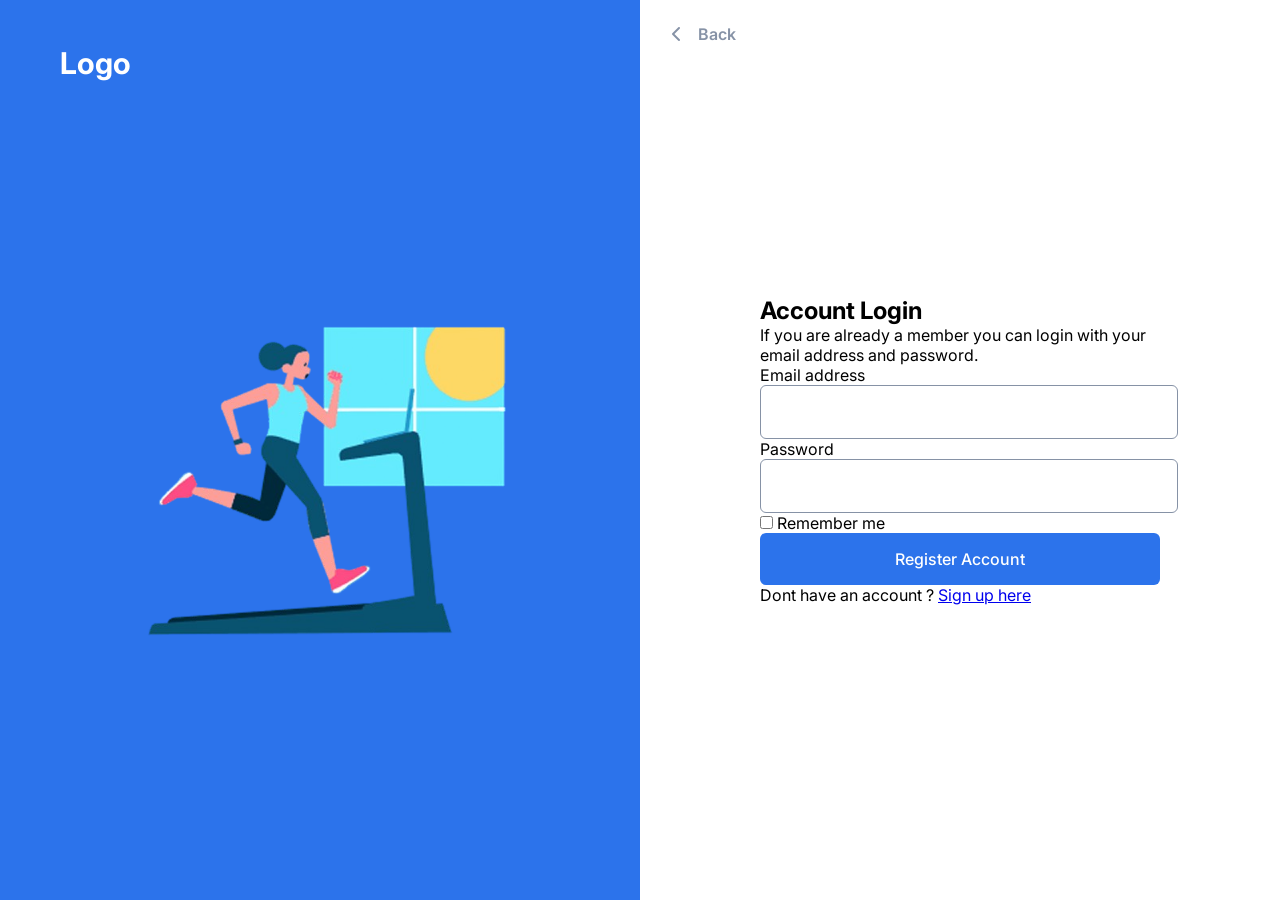
==== week-three-correction/index.html @ 056fc165 "adds week 3 correction" ====
<!DOCTYPE html>
<html lang="en">
  <head>
    <meta charset="UTF-8" />
    <meta name="viewport" content="width=device-width, initial-scale=1.0" />
    <title>Login</title>
    <link rel="stylesheet" href="./style.css" />
    <link
      rel="stylesheet"
      href="https://cdnjs.cloudflare.com/ajax/libs/font-awesome/6.7.2/css/all.min.css"
      integrity="sha512-Evv84Mr4kqVGRNSgIGL/F/aIDqQb7xQ2vcrdIwxfjThSH8CSR7PBEakCr51Ck+w+/U6swU2Im1vVX0SVk9ABhg=="
      crossorigin="anonymous"
      referrerpolicy="no-referrer"
    />
  </head>
  <body>
    <div class="container">
      <!-- Blue section -->
      <section class="blue-section">
          <h1 class="logo">Logo</h1>

        <div class="image-container">
          <img
            src="./assets/bgImage.png"
            alt="image of a  lady running on a threadmill"
          />
        </div>
      </section>

      <!-- White section -->
      <section class="white-section">
        <div class="back">
          <i class="fa-solid fa-chevron-left"></i>
          <p>Back</p>
        </div>

        <div class="main-content">
          <div>
            <h2>Account Login</h2>
            <p>
              If you are already a member you can login with your email address
              and password.
            </p>
          </div>

          <form>
            <!-- Email input -->
            <div>
              <label for="email">Email address</label>
              <input class="input-field" type="email" name="email" id="email" />
            </div>

            <!-- Password Input -->
            <div>
              <label for="password">Password</label>
              <input class="input-field" type="password" name="password" id="password" />
            </div>

            <div>
              <input type="checkbox" name="remember-me" id="remember-me" />
              <label for="remember-me">Remember me</label>
            </div>

              <button>Register Account</button>

            <div>
              <p>Dont have an account ? <a href="#">Sign up here</a></p>
            </div>
          </form>
        </div>
      </section>
    </div>
  </body>
</html>
---- week-three-correction/style.css ----
@import url('https://fonts.googleapis.com/css2?family=Inter:ital,opsz,wght@0,14..32,100..900;1,14..32,100..900&display=swap');

* {
    margin: 0;
    padding: 0;
    box-sizing: border-box;
}

body {
    font-family: "Inter", sans-serif;
    font-size: 16px;
}

.container{
    height: 100vh;
    width: 100vw;
    display: flex;
}

.blue-section{
    width: 50%;
    background-color: #2C73EB;
    display: flex;
    flex-direction: column;
    align-items: center;
    justify-content: center;
    position: relative;
}

.blue-section > .logo{
    color: white;
    font-weight: bold;
    font-size: 1.875rem;
    margin: 1.5em 2em;
    position: absolute;
    top: 0;
    left: 0;
}

.blue-section > .image-container {
     width: 400px;
     height: 400px;
}

.image-container > img{
    width: 100%;
    height: 100%;
    object-fit: cover;
}

.white-section{
    display: flex;
    width: 50%;
    flex-direction: column;
    align-items: center;
    justify-content: center;
    position: relative;
}

.back{
    margin: 1.5em 2em;
    position: absolute;
    top: 0;
    left: 0;
    display: flex;
    align-items: center;
    gap: 1em;
    color: #8692A6;
    font-weight: 600;
}

.white-section > .main-content {
    width: 400px;
}

button{
    all: unset;
    background-color: #2C73EB;
    color: white;
    font-weight: 500;
    width: 100%;
    text-align: center;
    padding-block: 1em;
    border-radius: 6px;
}

.input-field{
    all: unset;
    width: 100%;
    padding-block: 1em;
    border-radius: 6px;
    border: 1px solid #8692A6;
    padding-inline: 0.5em;
}
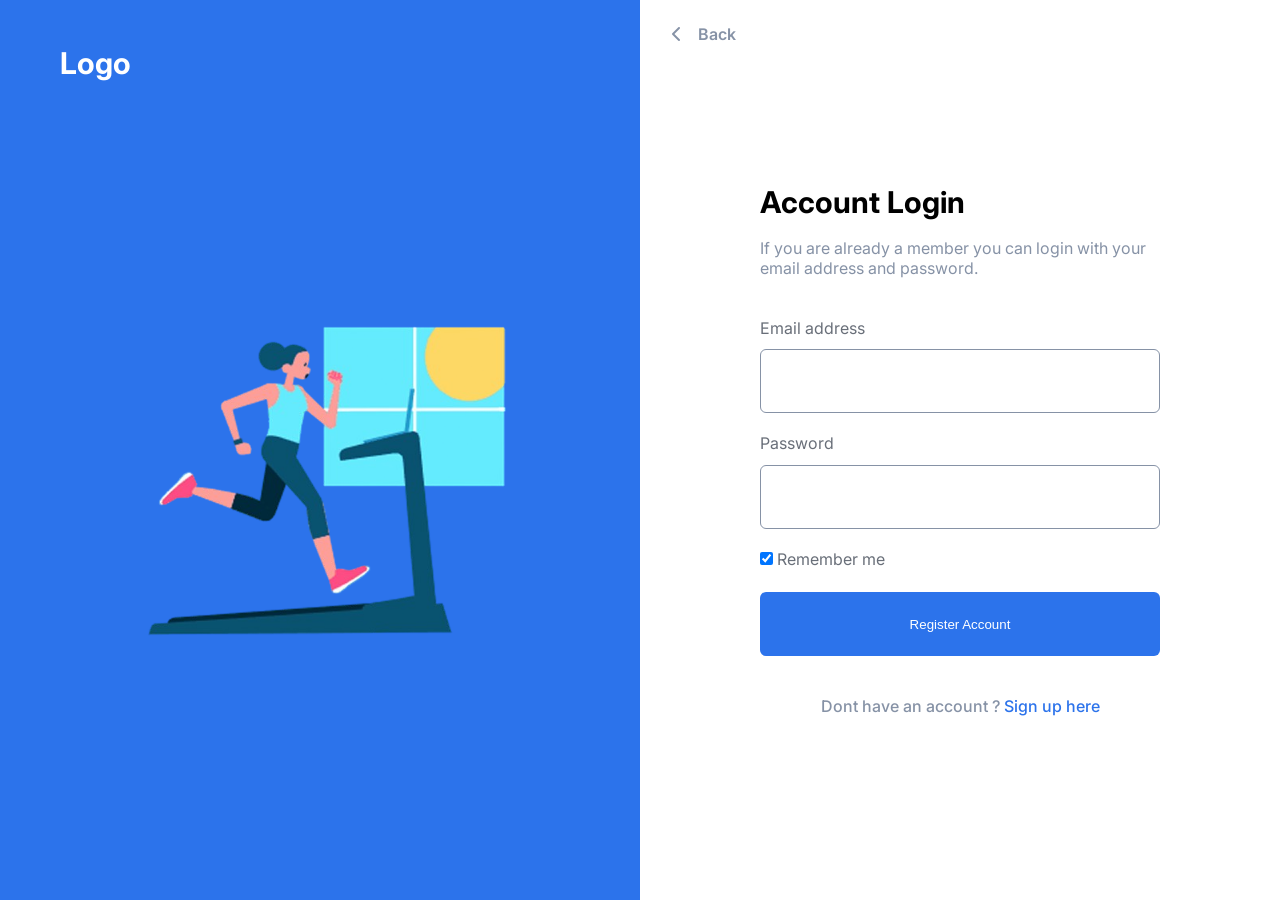
==== commit 7e29a719: "adds milestone project" ====
--- a/week-three-correction/index.html
+++ b/week-three-correction/index.html
@@ -45,28 +45,28 @@
 
           <form>
             <!-- Email input -->
-            <div>
+            <div class="input-container">
               <label for="email">Email address</label>
               <input class="input-field" type="email" name="email" id="email" />
             </div>
 
             <!-- Password Input -->
-            <div>
+            <div class="input-container">
               <label for="password">Password</label>
               <input class="input-field" type="password" name="password" id="password" />
             </div>
 
-            <div>
-              <input type="checkbox" name="remember-me" id="remember-me" />
+            <div class="input-container">
+              <input type="checkbox" name="remember-me" id="remember-me" checked/>
               <label for="remember-me">Remember me</label>
             </div>
 
               <button>Register Account</button>
+          </form>
 
-            <div>
-              <p>Dont have an account ? <a href="#">Sign up here</a></p>
-            </div>
-          </form>
+          <div class="sign-up-container">
+            <p>Dont have an account ? <a href="#">Sign up here</a></p>
+          </div>
         </div>
       </section>
     </div>
--- a/week-three-correction/style.css
+++ b/week-three-correction/style.css
@@ -8,7 +8,6 @@
 
 body {
     font-family: "Inter", sans-serif;
-    font-size: 16px;
 }
 
 .container{
@@ -70,11 +69,39 @@
 }
 
 .white-section > .main-content {
-    width: 400px;
+    max-width: 400px;
+}
+
+.main-content > div > h2{
+    font-size: 1.875rem;
+    color: #000000;
+    margin-bottom: 0.6em;
+}
+
+
+.main-content > div > p{
+    color: #8692A6;
+    font-size: 1rem;
+}
+
+
+form {
+    margin-block: 2.5em;
+}
+
+label{
+    color: #696F79;
+}
+
+.input-field{
+    width: 100%;
+    border-radius: 6px;
+    border: 1px solid #8692A6;
+    padding-inline: 0.5em;
+    margin-block: 0.875em 1.5em;
 }
 
 button{
-    all: unset;
     background-color: #2C73EB;
     color: white;
     font-weight: 500;
@@ -82,13 +109,42 @@
     text-align: center;
     padding-block: 1em;
     border-radius: 6px;
+    margin-top: 1.75em;
+    border: none;
 }
 
-.input-field{
-    all: unset;
-    width: 100%;
-    padding-block: 1em;
-    border-radius: 6px;
-    border: 1px solid #8692A6;
-    padding-inline: 0.5em;
+.input-field, button {
+    height: 64px;
+}
+
+.sign-up-container > p{
+    text-align: center;
+    color: #696F79;
+    font-weight: 500;
+}
+
+.sign-up-container > p > a{
+    color: #2C73EB;
+    text-decoration: none;
+}
+
+
+@media screen and (max-width: 768px) {
+    .blue-section{
+       display: none;
+    }
+
+    .white-section{
+        width: 100%;
+    }
+}
+
+@media screen and (max-width: 420px){
+    .container{
+        padding-inline: 1em;
+    }
+
+    .input-field, button{
+        height: 50px;
+    }
 }
